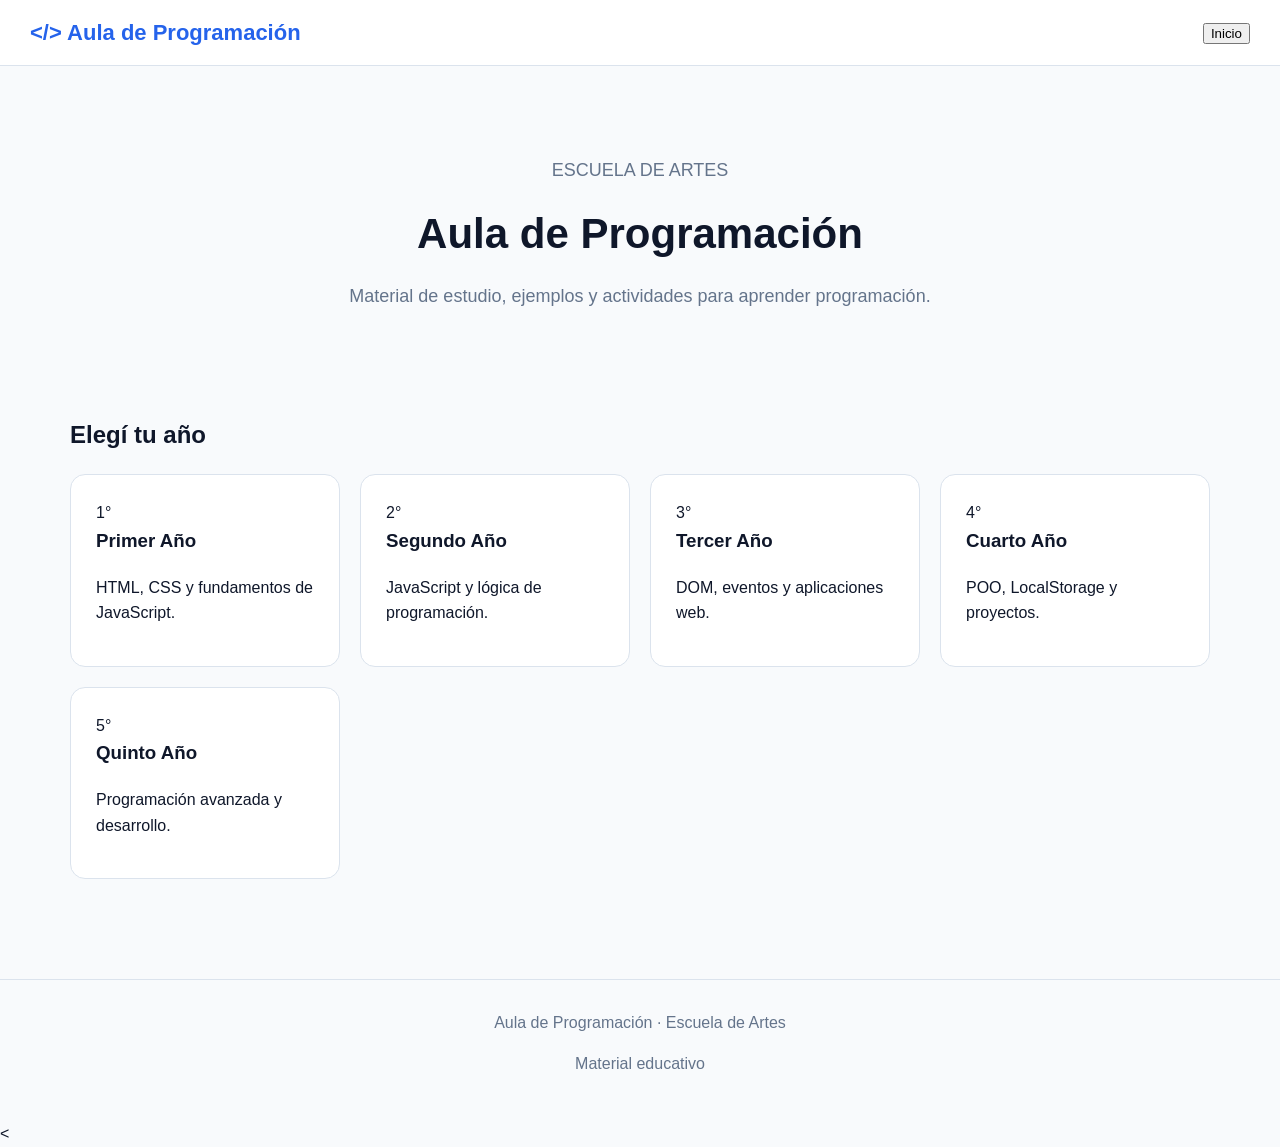
==== Recursos Secundaria/index.html @ b54f909b "Add files via upload" ====
<!DOCTYPE html>
<html lang="es">

<head>
    <meta charset="UTF-8">

    <meta
        name="viewport"
        content="width=device-width, initial-scale=1.0"
    >

    <title>Aula de Programación</title>

    <link
        rel="stylesheet"
        href="css/style.css"
    >
</head>

<body>

    <!-- ==========================================
         ENCABEZADO
         ========================================== -->

    <header class="header">

        <div class="logo">
            &lt;/&gt; Aula de Programación
        </div>

        <nav class="nav">
            <button onclick="irInicio()">
                Inicio
            </button>
        </nav>

    </header>


    <!-- ==========================================
         CONTENIDO PRINCIPAL
         ========================================== -->

    <main>


        <!-- ======================================
             INICIO
             ====================================== -->

        <section id="inicio" class="seccion">

            <div class="hero">

                <p class="etiqueta">
                    ESCUELA DE ARTES
                </p>

                <h1>
                    Aula de Programación
                </h1>

                <p class="hero-texto">
                    Material de estudio, ejemplos y actividades
                    para aprender programación.
                </p>

            </div>


            <div class="contenedor">

                <h2>
                    Elegí tu año
                </h2>

                <div class="grid-anios">


                    <!-- 1° AÑO -->

                    <div
                        class="card-anio"
                        onclick="mostrarAnio(1)"
                    >

                        <span class="numero-anio">
                            1°
                        </span>

                        <h3>
                            Primer Año
                        </h3>

                        <p>
                            HTML, CSS y fundamentos de JavaScript.
                        </p>

                    </div>


                    <!-- 2° AÑO -->

                    <div
                        class="card-anio"
                        onclick="mostrarAnio(2)"
                    >

                        <span class="numero-anio">
                            2°
                        </span>

                        <h3>
                            Segundo Año
                        </h3>

                        <p>
                            JavaScript y lógica de programación.
                        </p>

                    </div>


                    <!-- 3° AÑO -->

                    <div
                        class="card-anio"
                        onclick="mostrarAnio(3)"
                    >

                        <span class="numero-anio">
                            3°
                        </span>

                        <h3>
                            Tercer Año
                        </h3>

                        <p>
                            DOM, eventos y aplicaciones web.
                        </p>

                    </div>


                    <!-- 4° AÑO -->

                    <div
                        class="card-anio"
                        onclick="mostrarAnio(4)"
                    >

                        <span class="numero-anio">
                            4°
                        </span>

                        <h3>
                            Cuarto Año
                        </h3>

                        <p>
                            POO, LocalStorage y proyectos.
                        </p>

                    </div>


                    <!-- 5° AÑO -->

                    <div
                        class="card-anio"
                        onclick="mostrarAnio(5)"
                    >

                        <span class="numero-anio">
                            5°
                        </span>

                        <h3>
                            Quinto Año
                        </h3>

                        <p>
                            Programación avanzada y desarrollo.
                        </p>

                    </div>

                </div>

            </div>

        </section>



        <!-- ======================================
             AÑO
             ====================================== -->

        <section
            id="anio"
            class="seccion oculto"
        >

            <div class="contenedor">

                <button
                    class="boton-volver"
                    onclick="irInicio()"
                >
                    ← Volver al inicio
                </button>


                <div class="titulo-anio">

                    <span class="etiqueta">
                        MATERIAL DE ESTUDIO
                    </span>

                    <h2 id="tituloAnio">
                        Año
                    </h2>

                    <p id="descripcionAnio">
                    </p>

                </div>


                <div id="listaTemas" class="grid-temas">
                </div>

            </div>

        </section>



        <!-- ======================================
             TEMA
             ====================================== -->

        <section
            id="tema"
            class="seccion oculto"
        >

            <div class="contenedor">

                <button
                    class="boton-volver"
                    onclick="volverAnio()"
                >
                    ← Volver a las unidades
                </button>


                <div class="titulo-tema">

                    <h2 id="tituloTema">
                        Tema
                    </h2>

                </div>


                <!-- PESTAÑAS -->

                <div class="pestanas">

                    <button
                        class="pestana activa"
                        onclick="mostrarPestana('teoria', this)"
                    >
                        📖 Teoría
                    </button>

                    <button
                        class="pestana"
                        onclick="mostrarPestana('ejemplos', this)"
                    >
                        💻 Ejemplos
                    </button>

                    <button
                        class="pestana"
                        onclick="mostrarPestana('practica', this)"
                    >
                        ✏️ Práctica
                    </button>

                </div>


                <!-- CONTENIDO TEORÍA -->

                <div
                    id="contenido-teoria"
                    class="contenido-pestana activa"
                >
                </div>


                <!-- CONTENIDO EJEMPLOS -->

                <div
                    id="contenido-ejemplos"
                    class="contenido-pestana"
                >
                </div>


                <!-- CONTENIDO PRÁCTICA -->

                <div
                    id="contenido-practica"
                    class="contenido-pestana"
                >
                </div>

            </div>

        </section>

    </main>



    <!-- ==========================================
         PIE DE PÁGINA
         ========================================== -->

    <footer class="footer">

        <p>
            Aula de Programación · Escuela de Artes
        </p>

        <p>
            Material educativo
        </p>

    </footer>



    <!-- ==========================================
         JAVASCRIPT
         ========================================== -->

    <<script src="js/anio1.js"></script>
<script src="js/anio2.js"></script>
<script src="js/anio3.js"></script>
<script src="js/anio4.js"></script>
<script src="js/anio5.js"></script>
<script src="js/app.js"></script>

</body>

</html>
---- Recursos Secundaria/css/style.css ----
/* =====================================================
   VARIABLES
===================================================== */

:root {

    --color-principal: #2563eb;
    --color-principal-hover: #1d4ed8;

    --color-fondo: #f8fafc;

    --color-blanco: #ffffff;

    --color-texto: #0f172a;

    --color-secundario: #64748b;

    --color-borde: #dbe3ed;

    --color-solucion: #eff6ff;

}


/* =====================================================
   GENERAL
===================================================== */

* {
    box-sizing: border-box;
}


html {
    scroll-behavior: smooth;
}


body {

    margin: 0;

    font-family:
        Arial,
        Helvetica,
        sans-serif;

    background:
        var(--color-fondo);

    color:
        var(--color-texto);

    line-height: 1.6;

}


h1,
h2,
h3 {

    margin-top: 0;

}


p {

    margin-top: 0;

    margin-bottom: 15px;

}


/* =====================================================
   CÓDIGO
===================================================== */

pre {

    background: #0f172a;

    color: #e2e8f0;

    padding: 18px;

    border-radius: 10px;

    overflow-x: auto;

    font-size: 14px;

    line-height: 1.5;

}


code {

    font-family:
        Consolas,
        "Courier New",
        monospace;

}


/* =====================================================
   HEADER
===================================================== */

header {

    position: sticky;

    top: 0;

    z-index: 1000;

    background:
        var(--color-blanco);

    border-bottom:
        1px solid
        var(--color-borde);

    padding:
        15px 30px;

    display: flex;

    justify-content: space-between;

    align-items: center;

}


.logo {

    font-size: 22px;

    font-weight: bold;

    color:
        var(--color-principal);

    cursor: pointer;

}


nav a {

    color:
        var(--color-texto);

    text-decoration: none;

    margin-left: 20px;

    font-weight: bold;

}


nav a:hover {

    color:
        var(--color-principal);

}


/* =====================================================
   MAIN
===================================================== */

main {

    max-width: 1200px;

    margin: 0 auto;

    padding:
        40px 30px;

}


.oculto {

    display: none !important;

}


/* =====================================================
   HERO
===================================================== */

.hero {

    text-align: center;

    padding:
        50px 20px;

    margin-bottom: 40px;

}


.hero h1 {

    font-size: 42px;

    margin-bottom: 15px;

}


.hero p {

    color:
        var(--color-secundario);

    font-size: 18px;

}


/* =====================================================
   AÑOS
===================================================== */

.grid-anios {

    display: grid;

    grid-template-columns:
        repeat(
            auto-fit,
            minmax(220px, 1fr)
        );

    gap: 20px;

}


.card-anio {

    background:
        var(--color-blanco);

    border:
        1px solid
        var(--color-borde);

    border-radius: 15px;

    padding: 25px;

    cursor: pointer;

    transition:
        transform 0.2s,
        box-shadow 0.2s;

}


.card-anio:hover {

    transform:
        translateY(-5px);

    box-shadow:
        0 10px 25px
        rgba(0, 0, 0, 0.08);

}


.card-anio h2 {

    color:
        var(--color-principal);

}


/* =====================================================
   CABECERAS
===================================================== */

.cabecera-seccion {

    margin-bottom: 30px;

}


.cabecera-seccion h1 {

    font-size: 36px;

}


.cabecera-seccion p {

    color:
        var(--color-secundario);

}


.cabecera-tema {

    margin-bottom: 25px;

}


.cabecera-tema h1 {

    font-size: 34px;

}


/* =====================================================
   TEMAS
===================================================== */

#listaTemas {

    display: grid;

    grid-template-columns:
        repeat(
            auto-fit,
            minmax(280px, 1fr)
        );

    gap: 20px;

}


.card-tema {

    background:
        var(--color-blanco);

    border:
        1px solid
        var(--color-borde);

    border-radius: 15px;

    padding: 25px;

    cursor: pointer;

    transition:
        transform 0.2s,
        box-shadow 0.2s;

}


.card-tema:hover {

    transform:
        translateY(-5px);

    box-shadow:
        0 10px 25px
        rgba(0, 0, 0, 0.08);

}


.card-tema h3 {

    color:
        var(--color-principal);

}


.card-tema p {

    color:
        var(--color-secundario);

}


/* =====================================================
   PESTAÑAS
===================================================== */

.pestanas {

    display: flex;

    gap: 10px;

    margin-bottom: 25px;

    border-bottom:
        1px solid
        var(--color-borde);

}


.pestana {

    border: none;

    background: transparent;

    padding:
        12px 20px;

    cursor: pointer;

    font-size: 15px;

    font-weight: bold;

    color:
        var(--color-secundario);

    border-bottom:
        3px solid
        transparent;

}


.pestana:hover {

    color:
        var(--color-principal);

}


.pestana.activa {

    color:
        var(--color-principal);

    border-bottom:
        3px solid
        var(--color-principal);

}


/* =====================================================
   CONTENIDO PESTAÑAS
===================================================== */

.contenido-pestana {

    display: none;

}


.contenido-pestana.activa {

    display: block;

}


/* =====================================================
   BLOQUES
===================================================== */

.bloque {

    background:
        var(--color-blanco);

    border:
        1px solid
        var(--color-borde);

    border-radius: 12px;

    padding: 25px;

    margin-bottom: 20px;

}


.bloque h3 {

    color:
        var(--color-principal);

}


/* =====================================================
   EJERCICIOS
===================================================== */

.ejercicio {

    background:
        var(--color-blanco);

    border:
        1px solid
        var(--color-borde);

    border-radius: 12px;

    padding: 25px;

    margin-bottom: 20px;

}


.ejercicio h3 {

    color:
        var(--color-principal);

    margin-bottom: 20px;

}


.ejercicio p {

    margin-bottom: 15px;

}


/* =====================================================
   BOTÓN VER SOLUCIÓN
===================================================== */

.boton-solucion {

    display: inline-block;

    margin-top: 10px;

    padding:
        10px 18px;

    border: none;

    border-radius: 8px;

    background:
        var(--color-principal);

    color: white;

    font-family:
        Arial,
        Helvetica,
        sans-serif;

    font-size: 14px;

    font-weight: bold;

    cursor: pointer;

    transition:
        background 0.2s,
        transform 0.2s;

}


.boton-solucion:hover {

    background:
        var(--color-principal-hover);

    transform:
        translateY(-1px);

}


/* =====================================================
   SOLUCIÓN
===================================================== */

.solucion {

    margin-top: 15px;

    padding: 20px;

    background:
        var(--color-solucion);

    border-left:
        4px solid
        var(--color-principal);

    border-radius: 8px;

}


.solucion strong {

    display: block;

    margin-bottom: 10px;

    color:
        var(--color-principal);

}


.solucion p {

    margin-bottom: 10px;

}


.solucion pre {

    margin:
        10px 0 0 0;

}


/* =====================================================
   BOTÓN VOLVER
===================================================== */

.boton-volver {

    display: inline-block;

    margin-bottom: 25px;

    padding:
        10px 18px;

    border: none;

    border-radius: 8px;

    background:
        #e2e8f0;

    color:
        var(--color-texto);

    font-weight: bold;

    cursor: pointer;

}


.boton-volver:hover {

    background:
        #cbd5e1;

}


/* =====================================================
   FOOTER
===================================================== */

footer {

    margin-top: 60px;

    padding: 30px;

    text-align: center;

    color:
        var(--color-secundario);

    border-top:
        1px solid
        var(--color-borde);

}


/* =====================================================
   RESPONSIVE
===================================================== */

@media (max-width: 700px) {

    header {

        padding: 15px;

        flex-direction: column;

        gap: 10px;

    }


    nav a {

        margin:
            0 8px;

    }


    main {

        padding:
            30px 15px;

    }


    .hero h1 {

        font-size: 32px;

    }


    .cabecera-seccion h1,
    .cabecera-tema h1 {

        font-size: 28px;

    }


    .pestanas {

        overflow-x: auto;

    }


    .pestana {

        white-space: nowrap;

    }

}
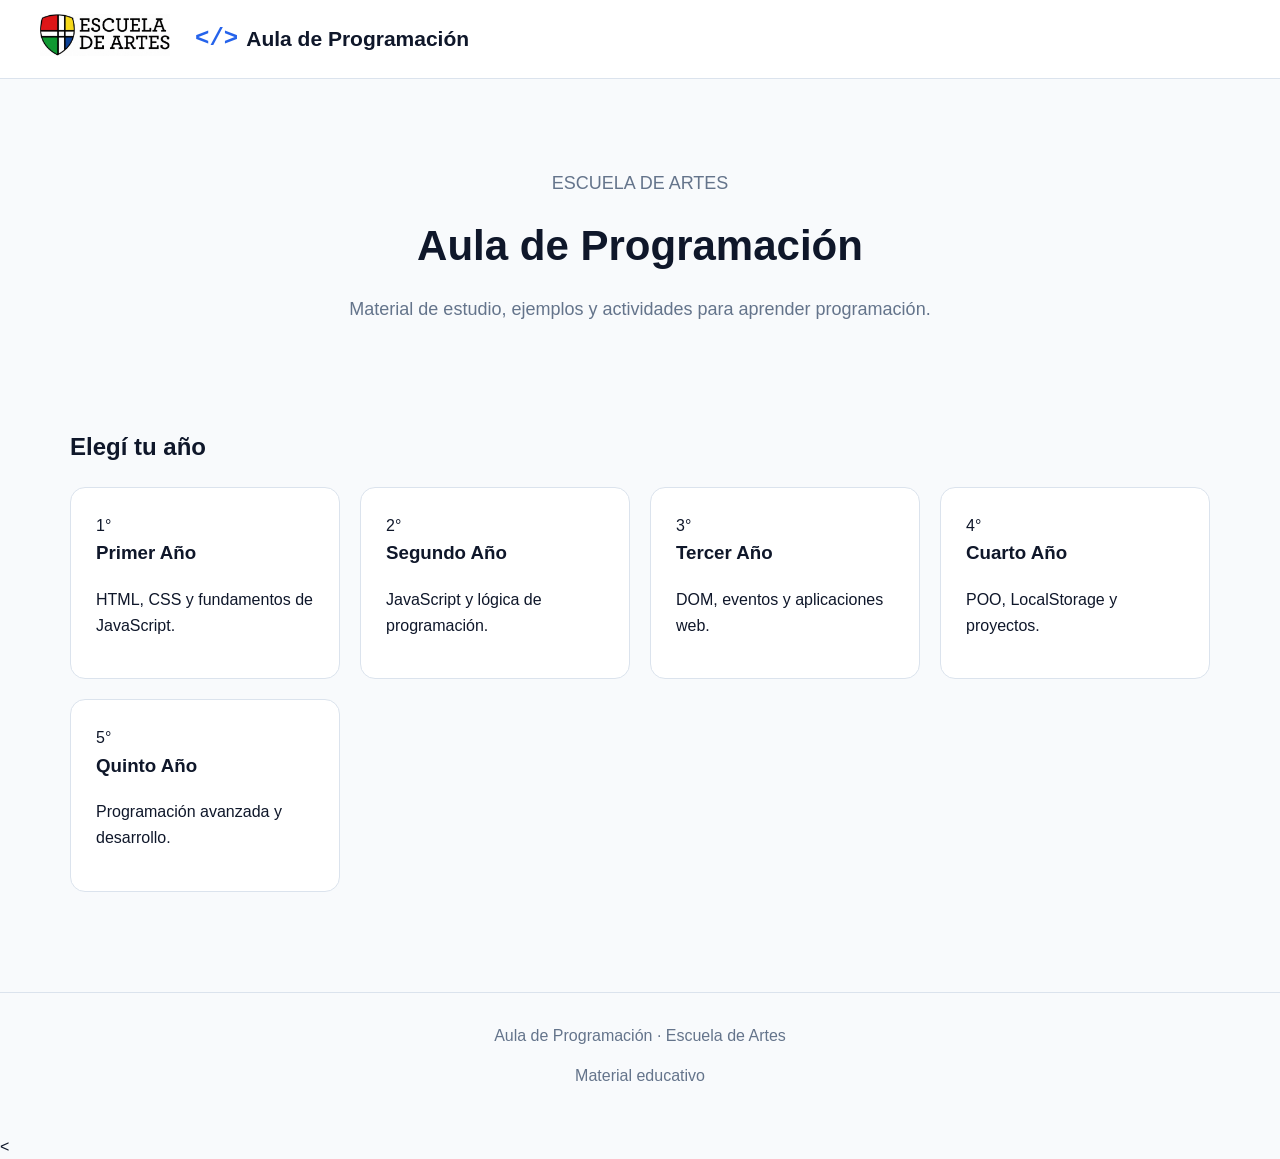
==== commit 2ed19335: "Add files via upload" ====
--- a/Recursos Secundaria/index.html
+++ b/Recursos Secundaria/index.html
@@ -23,19 +23,27 @@
          ENCABEZADO
          ========================================== -->
 
-    <header class="header">
-
-        <div class="logo">
-            &lt;/&gt; Aula de Programación
+<header>
+
+    <div class="encabezado-logo" onclick="irInicio()">
+        <div>
+        <img
+            src="Logo Escuela.png"
+            alt="Logo de la Escuela"
+        >
+</div>
+    
+        <div class="encabezado-titulo">
+
+            <span class="codigo">&lt;/&gt;</span>
+
+            <span>Aula de Programación</span>
+
         </div>
-
-        <nav class="nav">
-            <button onclick="irInicio()">
-                Inicio
-            </button>
-        </nav>
-
-    </header>
+    </div>
+    
+
+</header>
 
 
     <!-- ==========================================
--- a/Recursos Secundaria/css/style.css
+++ b/Recursos Secundaria/css/style.css
@@ -119,61 +119,118 @@
 
     z-index: 1000;
 
-    background:
-        var(--color-blanco);
-
-    border-bottom:
-        1px solid
-        var(--color-borde);
-
-    padding:
-        15px 30px;
+    padding-left: 40px;
+
+    background: #ffffff;
+
+    border-bottom: 1px solid #dbe3ed;
 
     display: flex;
 
-    justify-content: space-between;
-
     align-items: center;
 
 }
 
 
-.logo {
-
-    font-size: 22px;
+/* Logo + nombre */
+
+.encabezado-logo {
+
+    display: flex;
+
+    align-items: center;
+
+    gap: 25px;
+
+    cursor: pointer;
+
+}
+
+
+/* Logo de la escuela */
+
+.encabezado-logo img {
+
+    width: 130px;
+
+    height: 70px;
+
+    object-fit: contain;
+
+}
+
+
+/* Nombre */
+
+.encabezado-titulo {
+
+    display: flex;
+
+    align-items: center;
+
+    gap: 8px;
+
+    font-size: 21px;
 
     font-weight: bold;
 
-    color:
-        var(--color-principal);
-
-    cursor: pointer;
-
-}
-
-
-nav a {
-
-    color:
-        var(--color-texto);
-
-    text-decoration: none;
-
-    margin-left: 20px;
-
-    font-weight: bold;
-
-}
-
-
-nav a:hover {
-
-    color:
-        var(--color-principal);
-
-}
-
-
+    color: #0f172a;
+
+}
+
+
+/* Símbolo </> */
+
+.encabezado-titulo .codigo {
+
+    color: #2563eb;
+
+    font-family:
+        Consolas,
+        "Courier New",
+        monospace;
+
+    font-size: 24px;
+
+}
+
+
+/* =====================================================
+   HEADER RESPONSIVE
+===================================================== */
+
+@media (max-width: 700px) {
+
+    header {
+
+        padding: 10px 15px;
+
+    }
+
+
+    .encabezado-logo img {
+
+        width: 48px;
+
+        height: 48px;
+
+    }
+
+
+    .encabezado-titulo {
+
+        font-size: 17px;
+
+    }
+
+
+    .encabezado-titulo .codigo {
+
+        font-size: 20px;
+
+    }
+
+}
 /* =====================================================
    MAIN
 ===================================================== */
